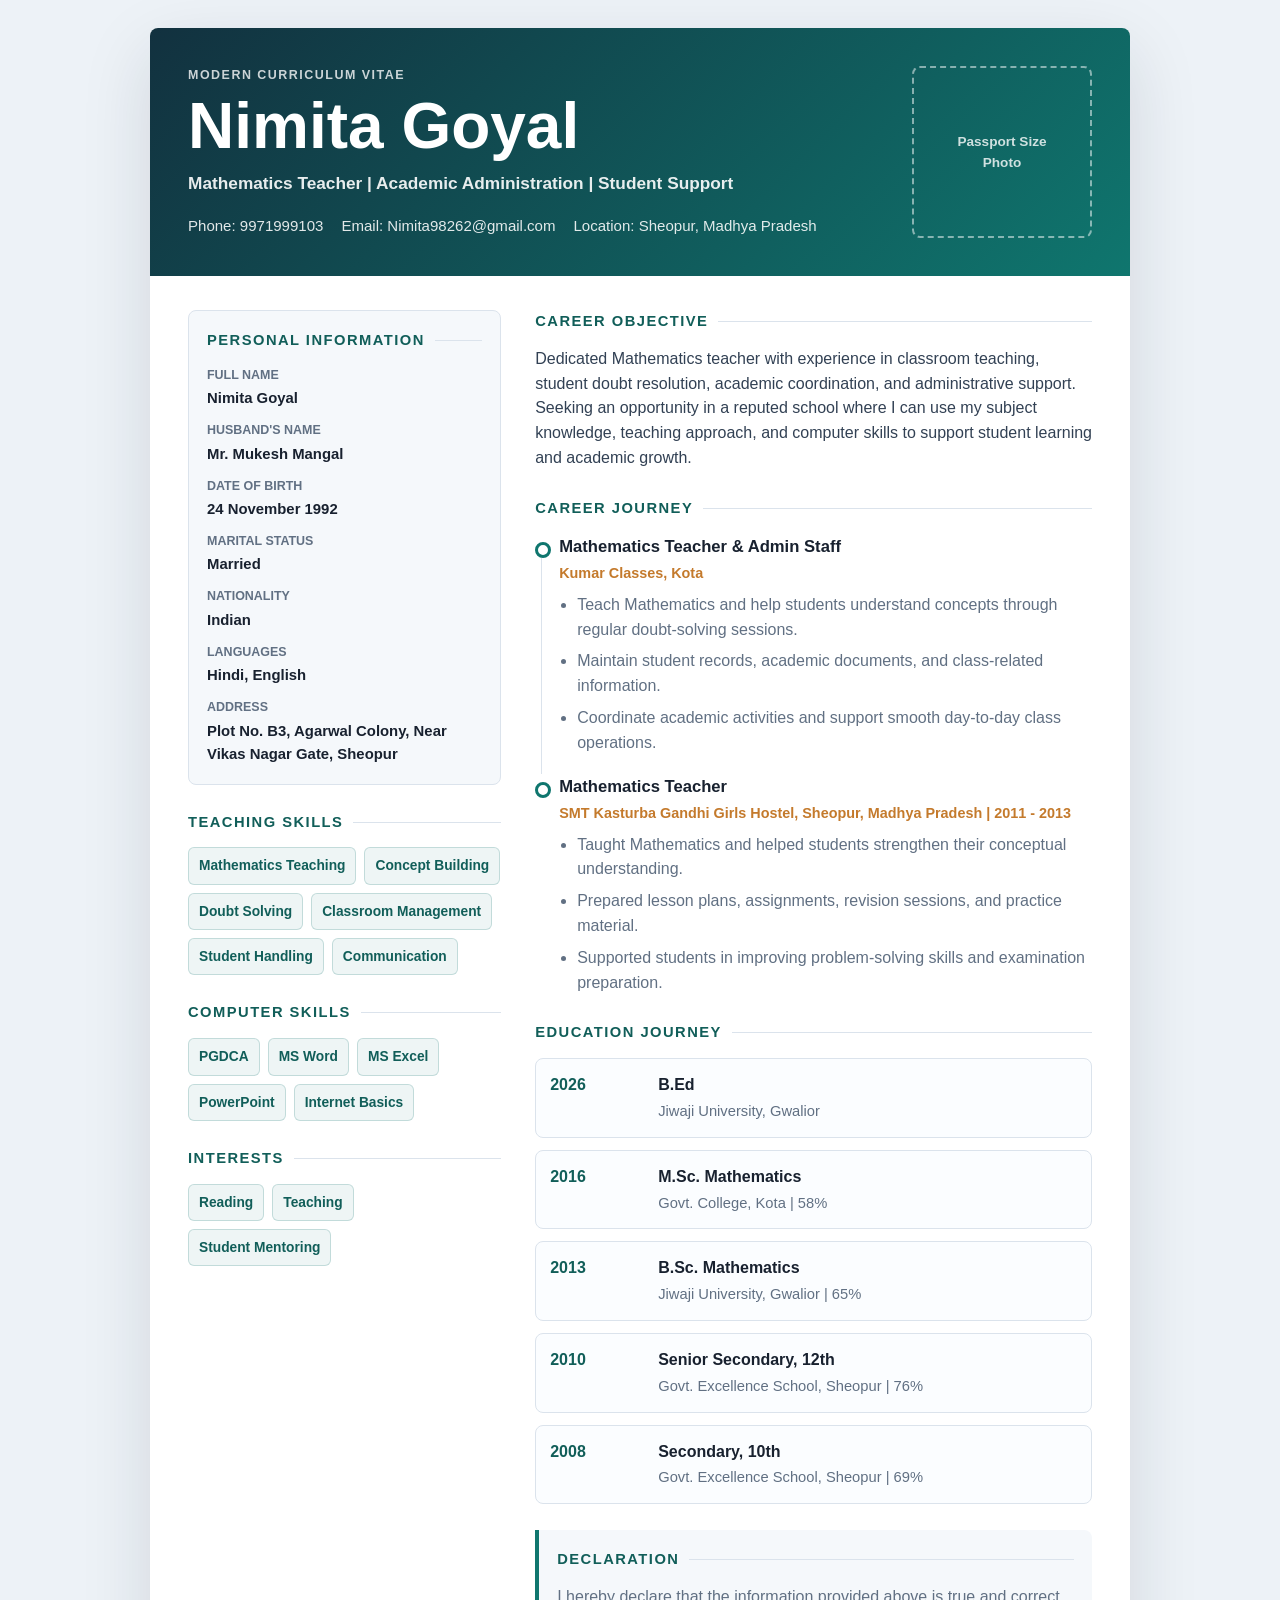
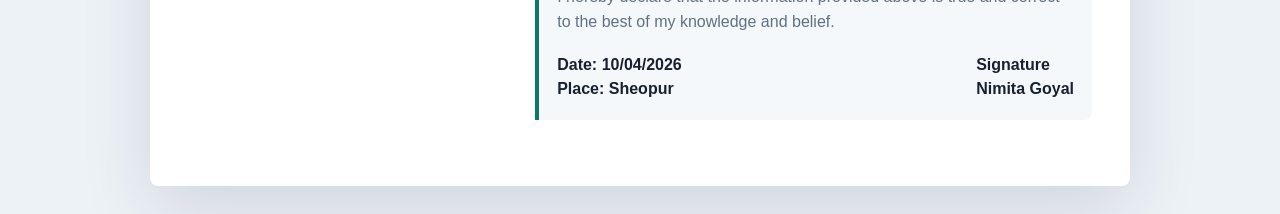
==== Nimita_CV.html @ 45dc5296 "Add modern Nimita CV" ====
<!DOCTYPE html>
<html lang="en">
<head>
  <meta charset="UTF-8">
  <meta name="viewport" content="width=device-width, initial-scale=1.0">
  <title>Nimita Goyal - Modern CV</title>
  <style>
    :root {
      --ink: #18212f;
      --muted: #617083;
      --line: #dbe3ec;
      --soft: #f5f8fb;
      --teal: #0f766e;
      --teal-dark: #115e59;
      --accent: #c47a2c;
      --white: #ffffff;
    }

    * {
      box-sizing: border-box;
      margin: 0;
      padding: 0;
    }

    body {
      min-height: 100vh;
      padding: 28px;
      background: #edf2f7;
      color: var(--ink);
      font-family: Arial, Helvetica, sans-serif;
      line-height: 1.55;
    }

    .cv-page {
      max-width: 980px;
      margin: 0 auto;
      overflow: hidden;
      border-radius: 8px;
      background: var(--white);
      box-shadow: 0 24px 70px rgba(24, 33, 47, 0.13);
    }

    .hero {
      display: grid;
      grid-template-columns: 1fr 180px;
      gap: 28px;
      align-items: center;
      padding: 38px;
      background: linear-gradient(135deg, #12313f 0%, #0f766e 100%);
      color: var(--white);
    }

    .eyebrow {
      margin-bottom: 8px;
      color: rgba(255, 255, 255, 0.78);
      font-size: 0.78rem;
      font-weight: 800;
      letter-spacing: 0.12em;
      text-transform: uppercase;
    }

    h1 {
      font-size: clamp(2.2rem, 5vw, 4rem);
      line-height: 1;
      letter-spacing: 0;
    }

    .role {
      margin-top: 12px;
      color: rgba(255, 255, 255, 0.9);
      font-size: 1.08rem;
      font-weight: 700;
    }

    .contact-list {
      display: flex;
      flex-wrap: wrap;
      gap: 10px 18px;
      margin-top: 18px;
      color: rgba(255, 255, 255, 0.88);
      font-size: 0.94rem;
    }

    .photo-box {
      display: grid;
      place-items: center;
      min-height: 172px;
      border: 2px dashed rgba(255, 255, 255, 0.5);
      border-radius: 8px;
      color: rgba(255, 255, 255, 0.8);
      font-size: 0.85rem;
      font-weight: 700;
      text-align: center;
    }

    .content {
      display: grid;
      grid-template-columns: minmax(250px, 0.72fr) minmax(0, 1.28fr);
      gap: 34px;
      padding: 34px 38px 40px;
    }

    section {
      margin-bottom: 26px;
    }

    h2 {
      display: flex;
      align-items: center;
      gap: 10px;
      margin-bottom: 14px;
      color: var(--teal-dark);
      font-size: 0.92rem;
      letter-spacing: 0.1em;
      text-transform: uppercase;
    }

    h2::after {
      content: "";
      flex: 1;
      height: 1px;
      background: var(--line);
    }

    p {
      color: var(--muted);
    }

    .summary {
      color: #324154;
      font-size: 1rem;
    }

    .side-card {
      padding: 18px;
      border: 1px solid var(--line);
      border-radius: 8px;
      background: var(--soft);
    }

    .detail-grid {
      display: grid;
      gap: 11px;
      font-size: 0.93rem;
    }

    .detail-grid span {
      display: block;
      color: var(--muted);
      font-size: 0.78rem;
      font-weight: 800;
      text-transform: uppercase;
    }

    .detail-grid strong {
      display: block;
      margin-top: 2px;
      color: var(--ink);
      font-weight: 700;
    }

    .chip-list {
      display: flex;
      flex-wrap: wrap;
      gap: 8px;
      list-style: none;
    }

    .chip-list li {
      padding: 7px 10px;
      border: 1px solid rgba(15, 118, 110, 0.2);
      border-radius: 6px;
      background: rgba(15, 118, 110, 0.07);
      color: var(--teal-dark);
      font-size: 0.86rem;
      font-weight: 700;
    }

    .timeline {
      display: grid;
      gap: 18px;
    }

    .timeline-item {
      position: relative;
      padding-left: 24px;
    }

    .timeline-item::before {
      content: "";
      position: absolute;
      top: 8px;
      left: 0;
      width: 10px;
      height: 10px;
      border: 3px solid var(--teal);
      border-radius: 50%;
      background: var(--white);
    }

    .timeline-item::after {
      content: "";
      position: absolute;
      top: 24px;
      bottom: -18px;
      left: 6px;
      width: 1px;
      background: var(--line);
    }

    .timeline-item:last-child::after {
      display: none;
    }

    .timeline-item h3 {
      color: var(--ink);
      font-size: 1.04rem;
    }

    .meta {
      margin: 3px 0 8px;
      color: var(--accent);
      font-size: 0.9rem;
      font-weight: 800;
    }

    ul.clean-list {
      display: grid;
      gap: 7px;
      padding-left: 18px;
      color: var(--muted);
    }

    .education-grid {
      display: grid;
      gap: 12px;
    }

    .education-item {
      display: grid;
      grid-template-columns: 96px 1fr;
      gap: 12px;
      padding: 14px;
      border: 1px solid var(--line);
      border-radius: 8px;
      background: #fbfdff;
    }

    .year {
      color: var(--teal-dark);
      font-weight: 900;
    }

    .education-item strong {
      color: var(--ink);
    }

    .education-item p {
      margin-top: 2px;
      font-size: 0.92rem;
    }

    .declaration {
      padding: 18px;
      border-left: 4px solid var(--teal);
      border-radius: 0 8px 8px 0;
      background: var(--soft);
    }

    .signature {
      display: flex;
      justify-content: space-between;
      gap: 16px;
      margin-top: 18px;
      color: var(--ink);
      font-weight: 700;
    }

    @media (max-width: 760px) {
      body {
        padding: 12px;
      }

      .hero,
      .content {
        grid-template-columns: 1fr;
        padding: 26px;
      }

      .photo-box {
        min-height: 120px;
      }

      .education-item {
        grid-template-columns: 1fr;
      }

      .signature {
        display: grid;
      }
    }

    @media print {
      body {
        padding: 0;
        background: var(--white);
      }

      .cv-page {
        box-shadow: none;
        border-radius: 0;
      }
    }
  </style>
</head>
<body>
  <main class="cv-page">
    <header class="hero">
      <div>
        <div class="eyebrow">Modern Curriculum Vitae</div>
        <h1>Nimita Goyal</h1>
        <p class="role">Mathematics Teacher | Academic Administration | Student Support</p>
        <div class="contact-list" aria-label="Contact information">
          <span>Phone: 9971999103</span>
          <span>Email: Nimita98262@gmail.com</span>
          <span>Location: Sheopur, Madhya Pradesh</span>
        </div>
      </div>
      <div class="photo-box">Passport Size<br>Photo</div>
    </header>

    <div class="content">
      <aside>
        <section class="side-card">
          <h2>Personal Information</h2>
          <div class="detail-grid">
            <div>
              <span>Full Name</span>
              <strong>Nimita Goyal</strong>
            </div>
            <div>
              <span>Husband's Name</span>
              <strong>Mr. Mukesh Mangal</strong>
            </div>
            <div>
              <span>Date of Birth</span>
              <strong>24 November 1992</strong>
            </div>
            <div>
              <span>Marital Status</span>
              <strong>Married</strong>
            </div>
            <div>
              <span>Nationality</span>
              <strong>Indian</strong>
            </div>
            <div>
              <span>Languages</span>
              <strong>Hindi, English</strong>
            </div>
            <div>
              <span>Address</span>
              <strong>Plot No. B3, Agarwal Colony, Near Vikas Nagar Gate, Sheopur</strong>
            </div>
          </div>
        </section>

        <section>
          <h2>Teaching Skills</h2>
          <ul class="chip-list">
            <li>Mathematics Teaching</li>
            <li>Concept Building</li>
            <li>Doubt Solving</li>
            <li>Classroom Management</li>
            <li>Student Handling</li>
            <li>Communication</li>
          </ul>
        </section>

        <section>
          <h2>Computer Skills</h2>
          <ul class="chip-list">
            <li>PGDCA</li>
            <li>MS Word</li>
            <li>MS Excel</li>
            <li>PowerPoint</li>
            <li>Internet Basics</li>
          </ul>
        </section>

        <section>
          <h2>Interests</h2>
          <ul class="chip-list">
            <li>Reading</li>
            <li>Teaching</li>
            <li>Student Mentoring</li>
          </ul>
        </section>
      </aside>

      <div>
        <section>
          <h2>Career Objective</h2>
          <p class="summary">
            Dedicated Mathematics teacher with experience in classroom teaching, student doubt
            resolution, academic coordination, and administrative support. Seeking an opportunity
            in a reputed school where I can use my subject knowledge, teaching approach, and
            computer skills to support student learning and academic growth.
          </p>
        </section>

        <section>
          <h2>Career Journey</h2>
          <div class="timeline">
            <div class="timeline-item">
              <h3>Mathematics Teacher & Admin Staff</h3>
              <div class="meta">Kumar Classes, Kota</div>
              <ul class="clean-list">
                <li>Teach Mathematics and help students understand concepts through regular doubt-solving sessions.</li>
                <li>Maintain student records, academic documents, and class-related information.</li>
                <li>Coordinate academic activities and support smooth day-to-day class operations.</li>
              </ul>
            </div>

            <div class="timeline-item">
              <h3>Mathematics Teacher</h3>
              <div class="meta">SMT Kasturba Gandhi Girls Hostel, Sheopur, Madhya Pradesh | 2011 - 2013</div>
              <ul class="clean-list">
                <li>Taught Mathematics and helped students strengthen their conceptual understanding.</li>
                <li>Prepared lesson plans, assignments, revision sessions, and practice material.</li>
                <li>Supported students in improving problem-solving skills and examination preparation.</li>
              </ul>
            </div>
          </div>
        </section>

        <section>
          <h2>Education Journey</h2>
          <div class="education-grid">
            <div class="education-item">
              <div class="year">2026</div>
              <div>
                <strong>B.Ed</strong>
                <p>Jiwaji University, Gwalior</p>
              </div>
            </div>
            <div class="education-item">
              <div class="year">2016</div>
              <div>
                <strong>M.Sc. Mathematics</strong>
                <p>Govt. College, Kota | 58%</p>
              </div>
            </div>
            <div class="education-item">
              <div class="year">2013</div>
              <div>
                <strong>B.Sc. Mathematics</strong>
                <p>Jiwaji University, Gwalior | 65%</p>
              </div>
            </div>
            <div class="education-item">
              <div class="year">2010</div>
              <div>
                <strong>Senior Secondary, 12th</strong>
                <p>Govt. Excellence School, Sheopur | 76%</p>
              </div>
            </div>
            <div class="education-item">
              <div class="year">2008</div>
              <div>
                <strong>Secondary, 10th</strong>
                <p>Govt. Excellence School, Sheopur | 69%</p>
              </div>
            </div>
          </div>
        </section>

        <section class="declaration">
          <h2>Declaration</h2>
          <p>
            I hereby declare that the information provided above is true and correct
            to the best of my knowledge and belief.
          </p>
          <div class="signature">
            <span>Date: 10/04/2026<br>Place: Sheopur</span>
            <span>Signature<br>Nimita Goyal</span>
          </div>
        </section>
      </div>
    </div>
  </main>
</body>
</html>
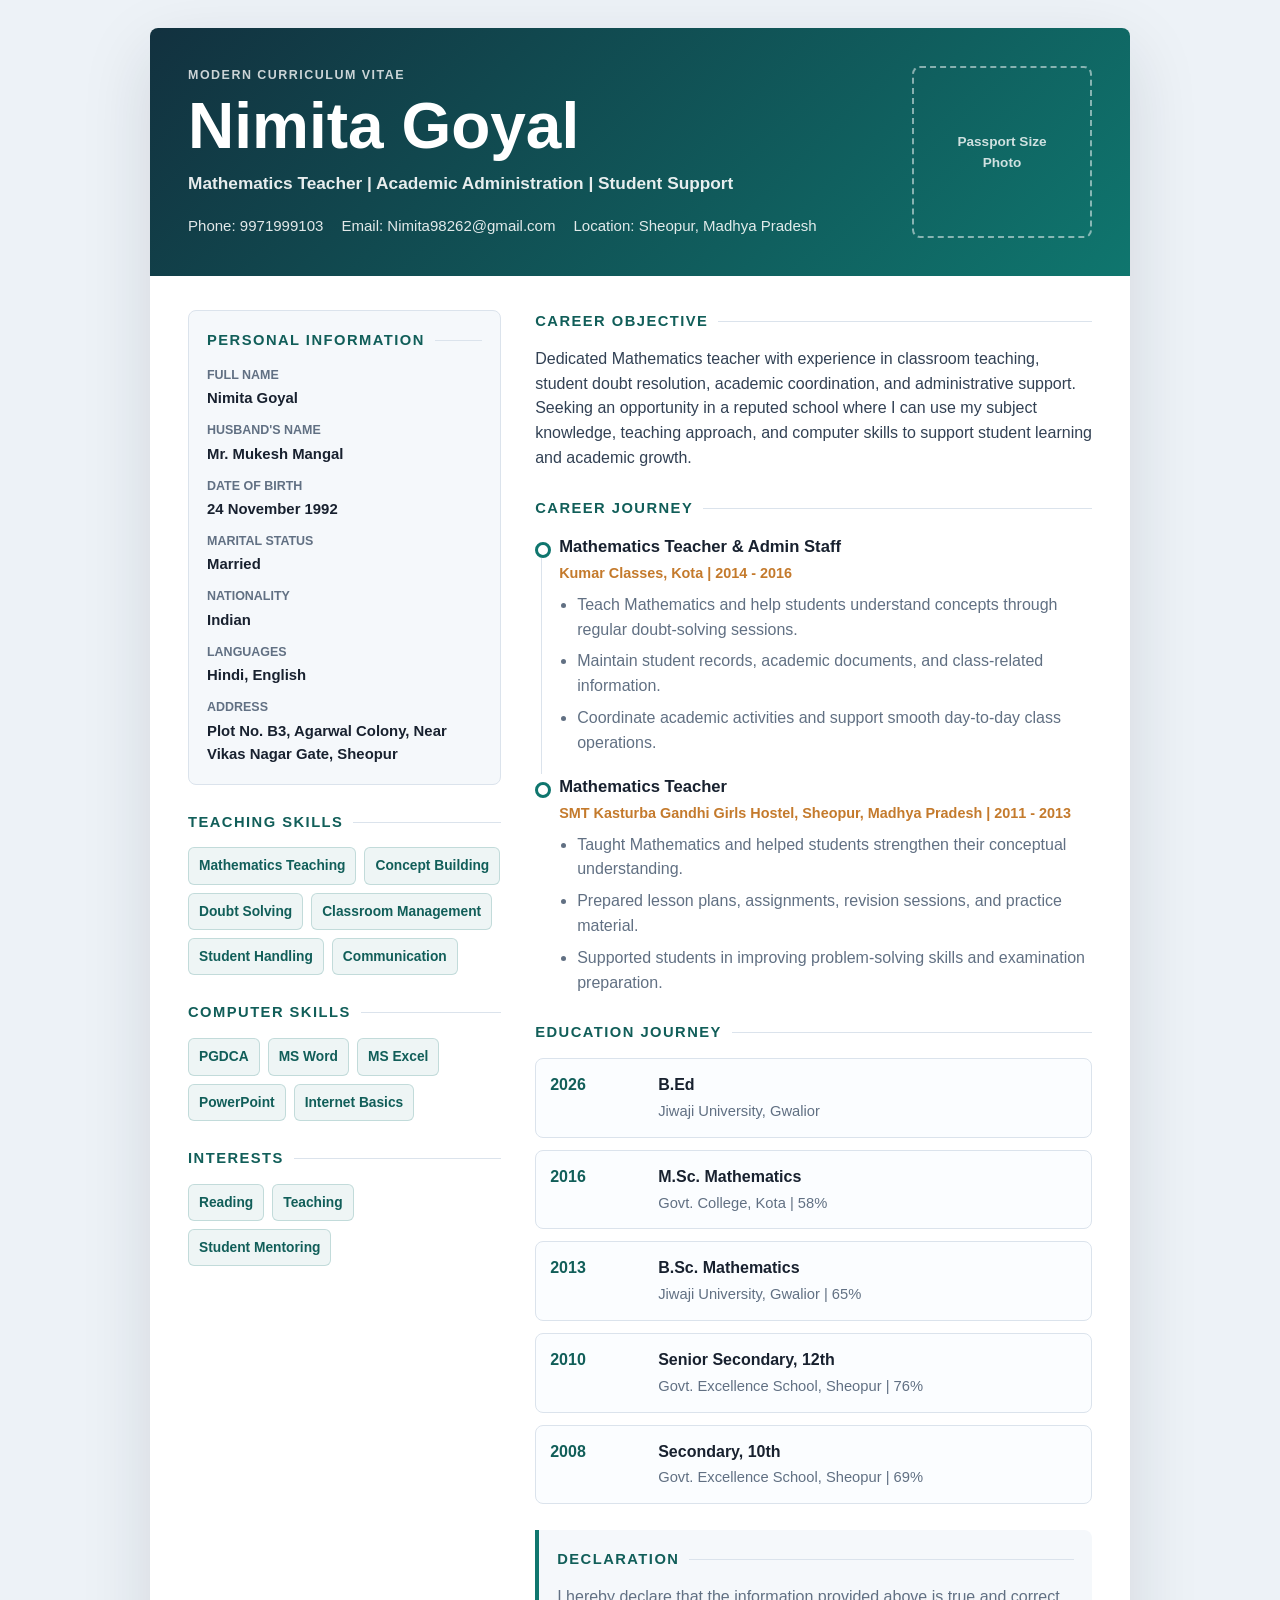
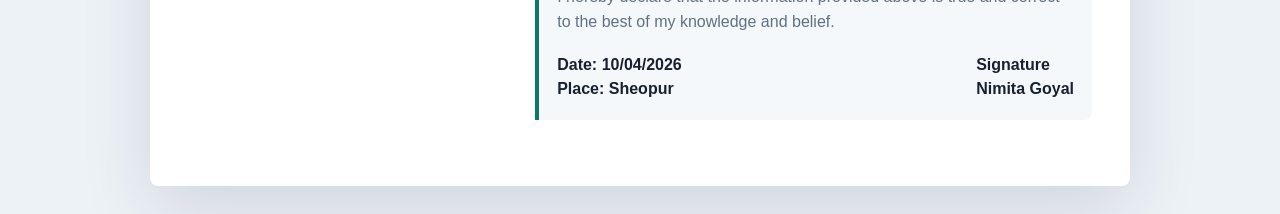
==== commit add770b1: "Update Kumar Classes duration" ====
--- a/Nimita_CV.html
+++ b/Nimita_CV.html
@@ -414,7 +414,7 @@
           <div class="timeline">
             <div class="timeline-item">
               <h3>Mathematics Teacher & Admin Staff</h3>
-              <div class="meta">Kumar Classes, Kota</div>
+              <div class="meta">Kumar Classes, Kota | 2014 - 2016</div>
               <ul class="clean-list">
                 <li>Teach Mathematics and help students understand concepts through regular doubt-solving sessions.</li>
                 <li>Maintain student records, academic documents, and class-related information.</li>
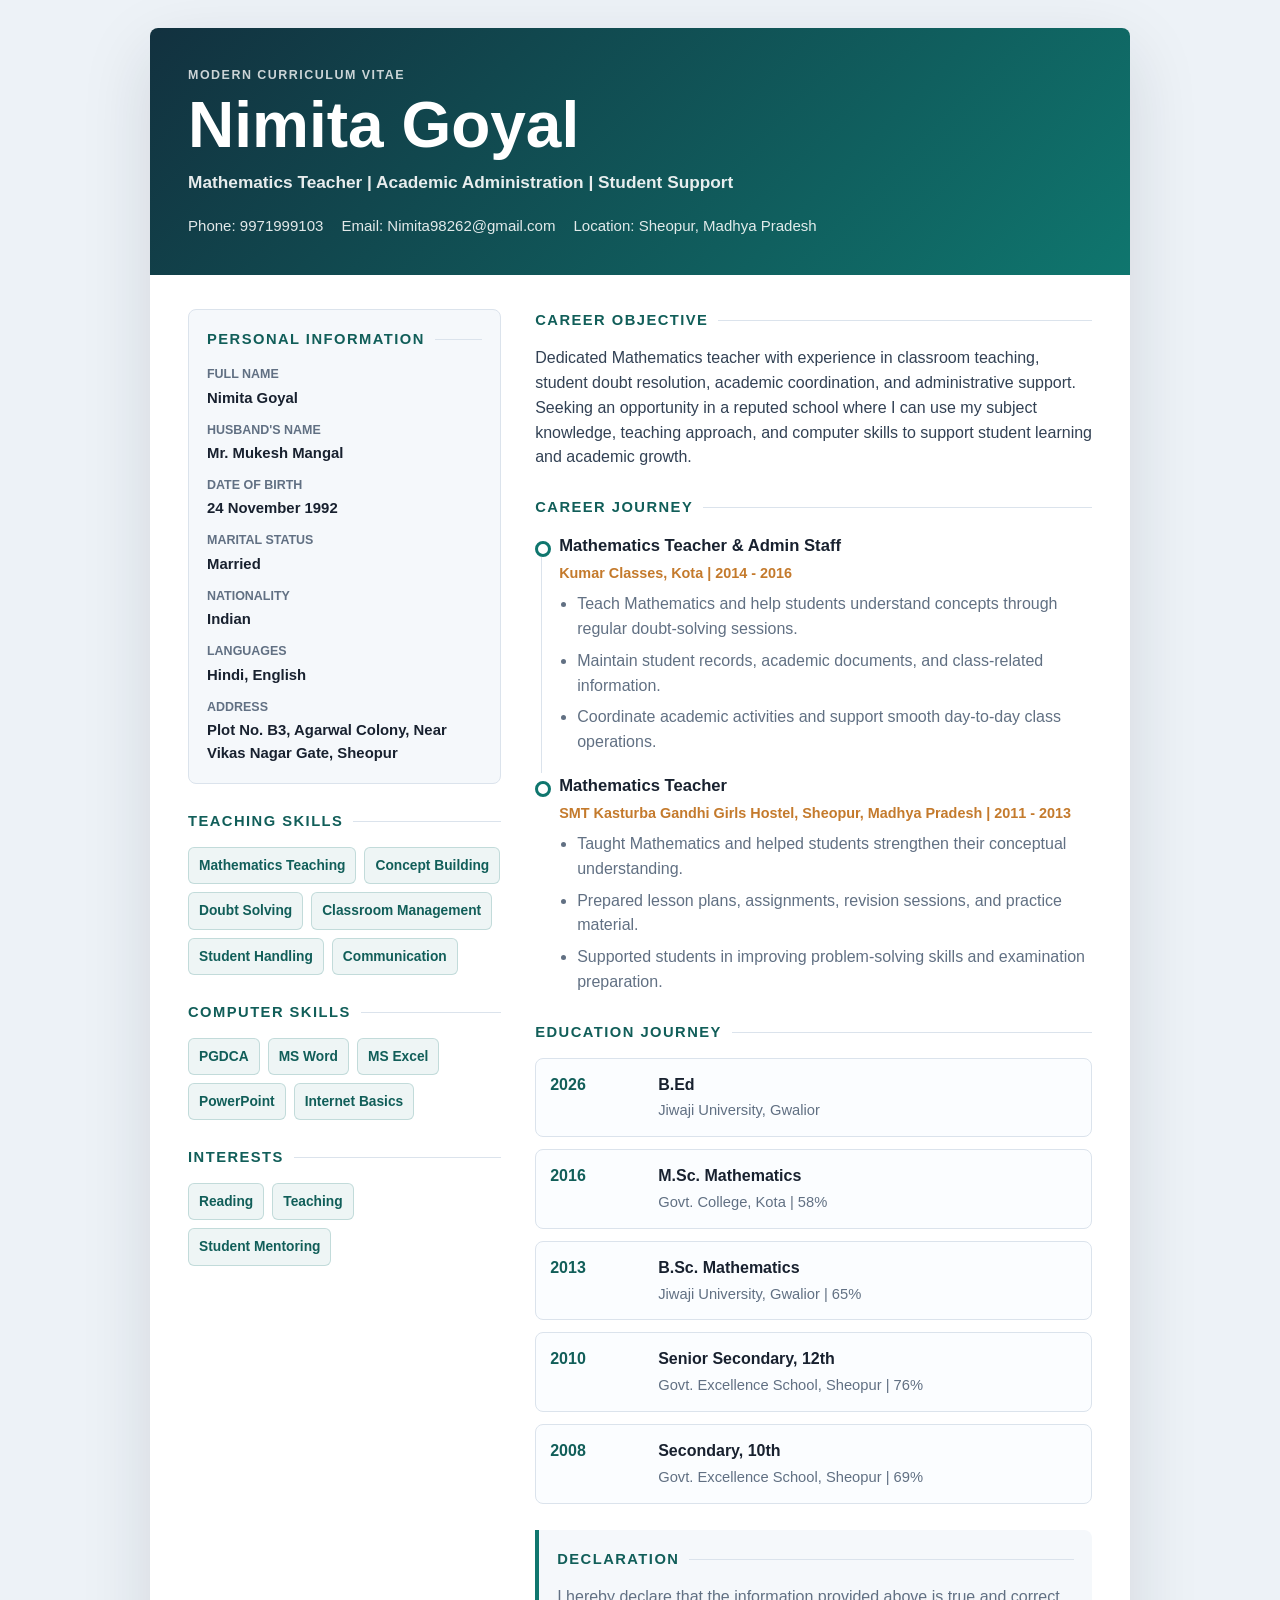
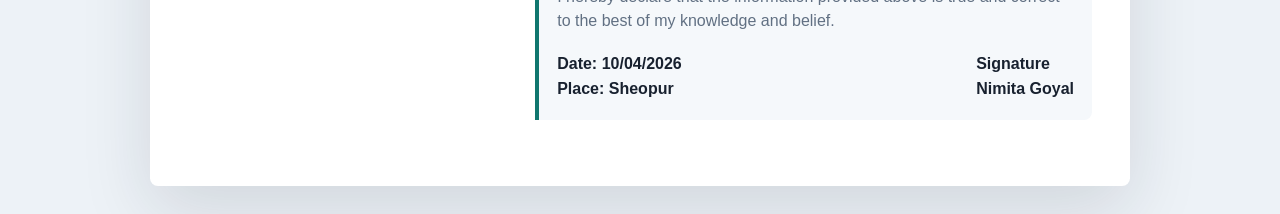
==== commit 30a2f1ce: "Remove Nimita CV photo frame" ====
--- a/Nimita_CV.html
+++ b/Nimita_CV.html
@@ -41,10 +41,6 @@
     }
 
     .hero {
-      display: grid;
-      grid-template-columns: 1fr 180px;
-      gap: 28px;
-      align-items: center;
       padding: 38px;
       background: linear-gradient(135deg, #12313f 0%, #0f766e 100%);
       color: var(--white);
@@ -79,18 +75,6 @@
       margin-top: 18px;
       color: rgba(255, 255, 255, 0.88);
       font-size: 0.94rem;
-    }
-
-    .photo-box {
-      display: grid;
-      place-items: center;
-      min-height: 172px;
-      border: 2px dashed rgba(255, 255, 255, 0.5);
-      border-radius: 8px;
-      color: rgba(255, 255, 255, 0.8);
-      font-size: 0.85rem;
-      font-weight: 700;
-      text-align: center;
     }
 
     .content {
@@ -285,10 +269,6 @@
       .content {
         grid-template-columns: 1fr;
         padding: 26px;
-      }
-
-      .photo-box {
-        min-height: 120px;
       }
 
       .education-item {
@@ -326,7 +306,6 @@
           <span>Location: Sheopur, Madhya Pradesh</span>
         </div>
       </div>
-      <div class="photo-box">Passport Size<br>Photo</div>
     </header>
 
     <div class="content">
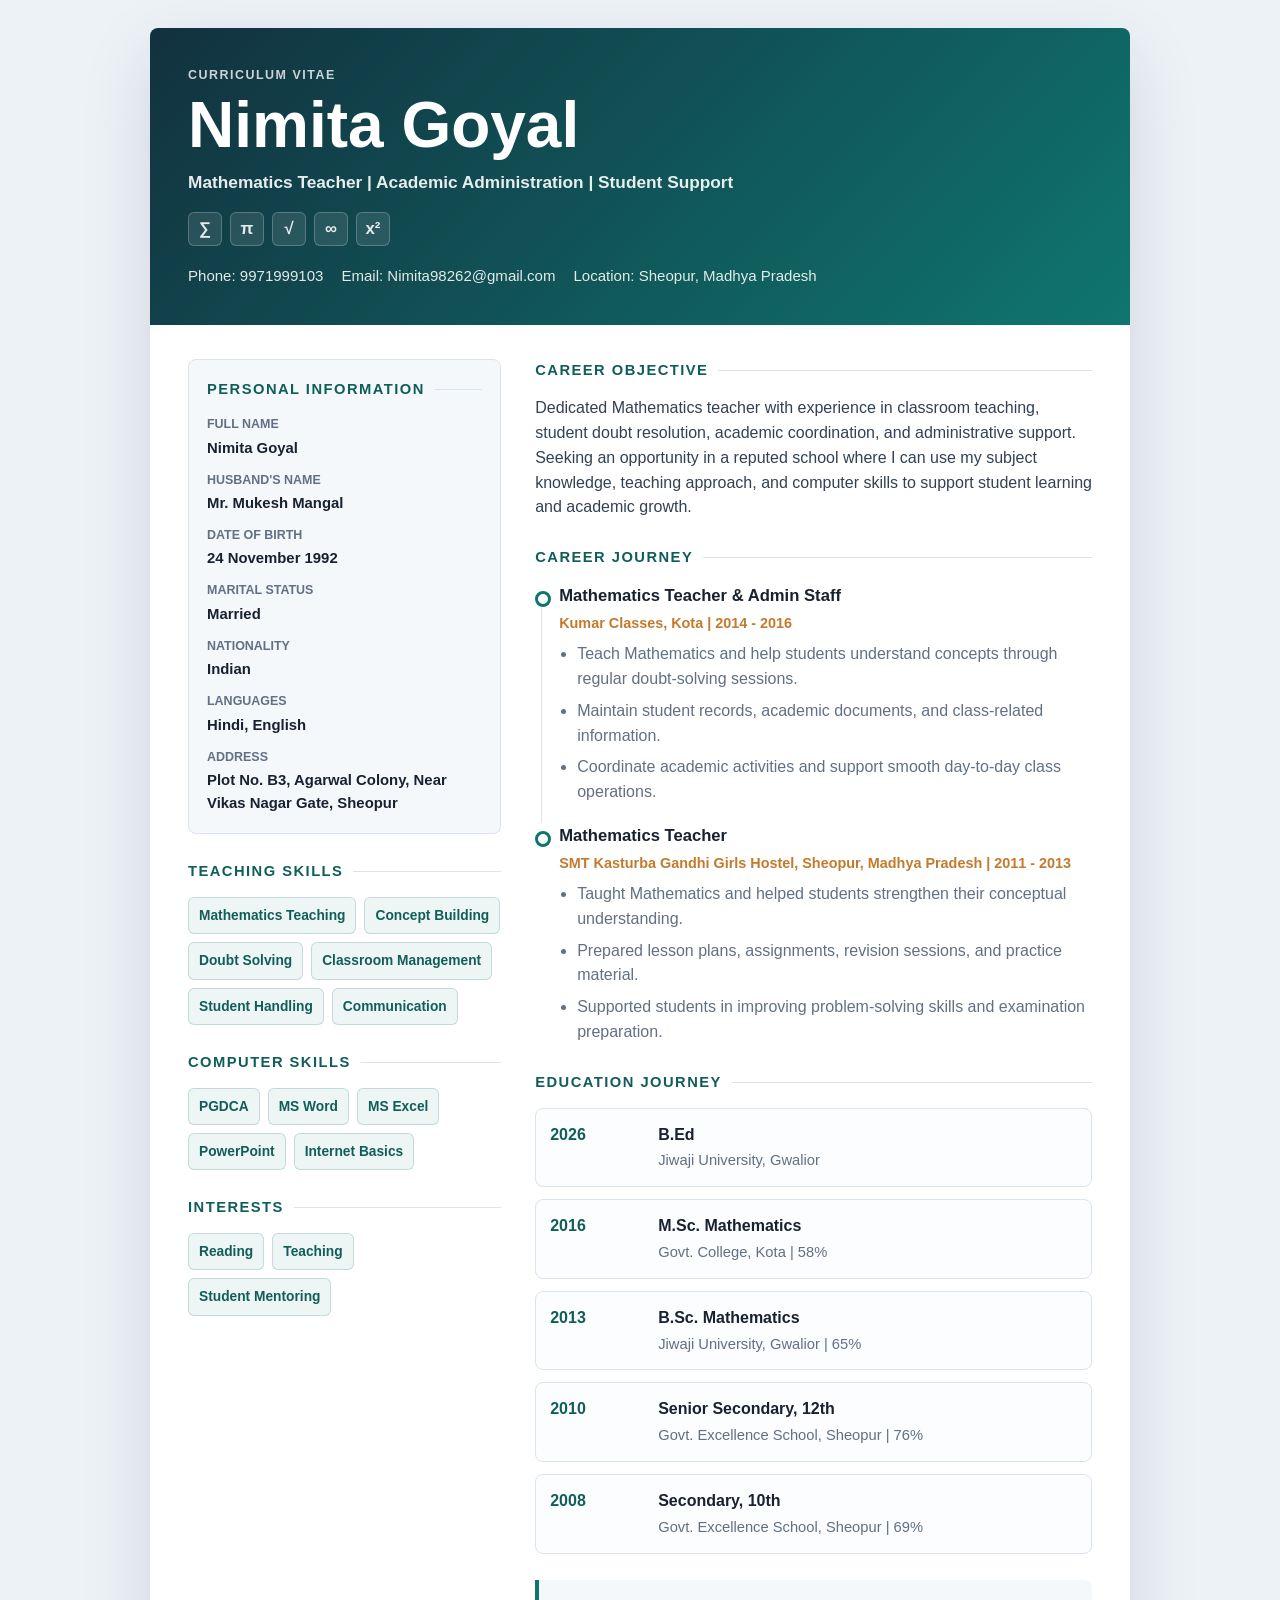
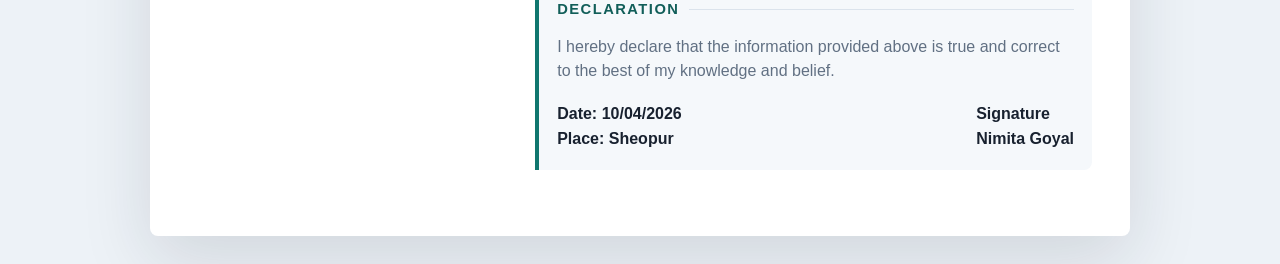
==== commit bb152622: "Add maths themed CV header" ====
--- a/Nimita_CV.html
+++ b/Nimita_CV.html
@@ -68,6 +68,26 @@
       font-weight: 700;
     }
 
+    .math-symbols {
+      display: flex;
+      flex-wrap: wrap;
+      gap: 8px;
+      margin-top: 16px;
+      color: rgba(255, 255, 255, 0.88);
+      font-size: 1.05rem;
+      font-weight: 800;
+    }
+
+    .math-symbols span {
+      display: inline-grid;
+      min-width: 34px;
+      min-height: 34px;
+      place-items: center;
+      border: 1px solid rgba(255, 255, 255, 0.22);
+      border-radius: 6px;
+      background: rgba(255, 255, 255, 0.1);
+    }
+
     .contact-list {
       display: flex;
       flex-wrap: wrap;
@@ -297,9 +317,16 @@
   <main class="cv-page">
     <header class="hero">
       <div>
-        <div class="eyebrow">Modern Curriculum Vitae</div>
+        <div class="eyebrow">Curriculum Vitae</div>
         <h1>Nimita Goyal</h1>
         <p class="role">Mathematics Teacher | Academic Administration | Student Support</p>
+        <div class="math-symbols" aria-label="Mathematics symbols">
+          <span>&sum;</span>
+          <span>&pi;</span>
+          <span>&radic;</span>
+          <span>&infin;</span>
+          <span>x&sup2;</span>
+        </div>
         <div class="contact-list" aria-label="Contact information">
           <span>Phone: 9971999103</span>
           <span>Email: Nimita98262@gmail.com</span>
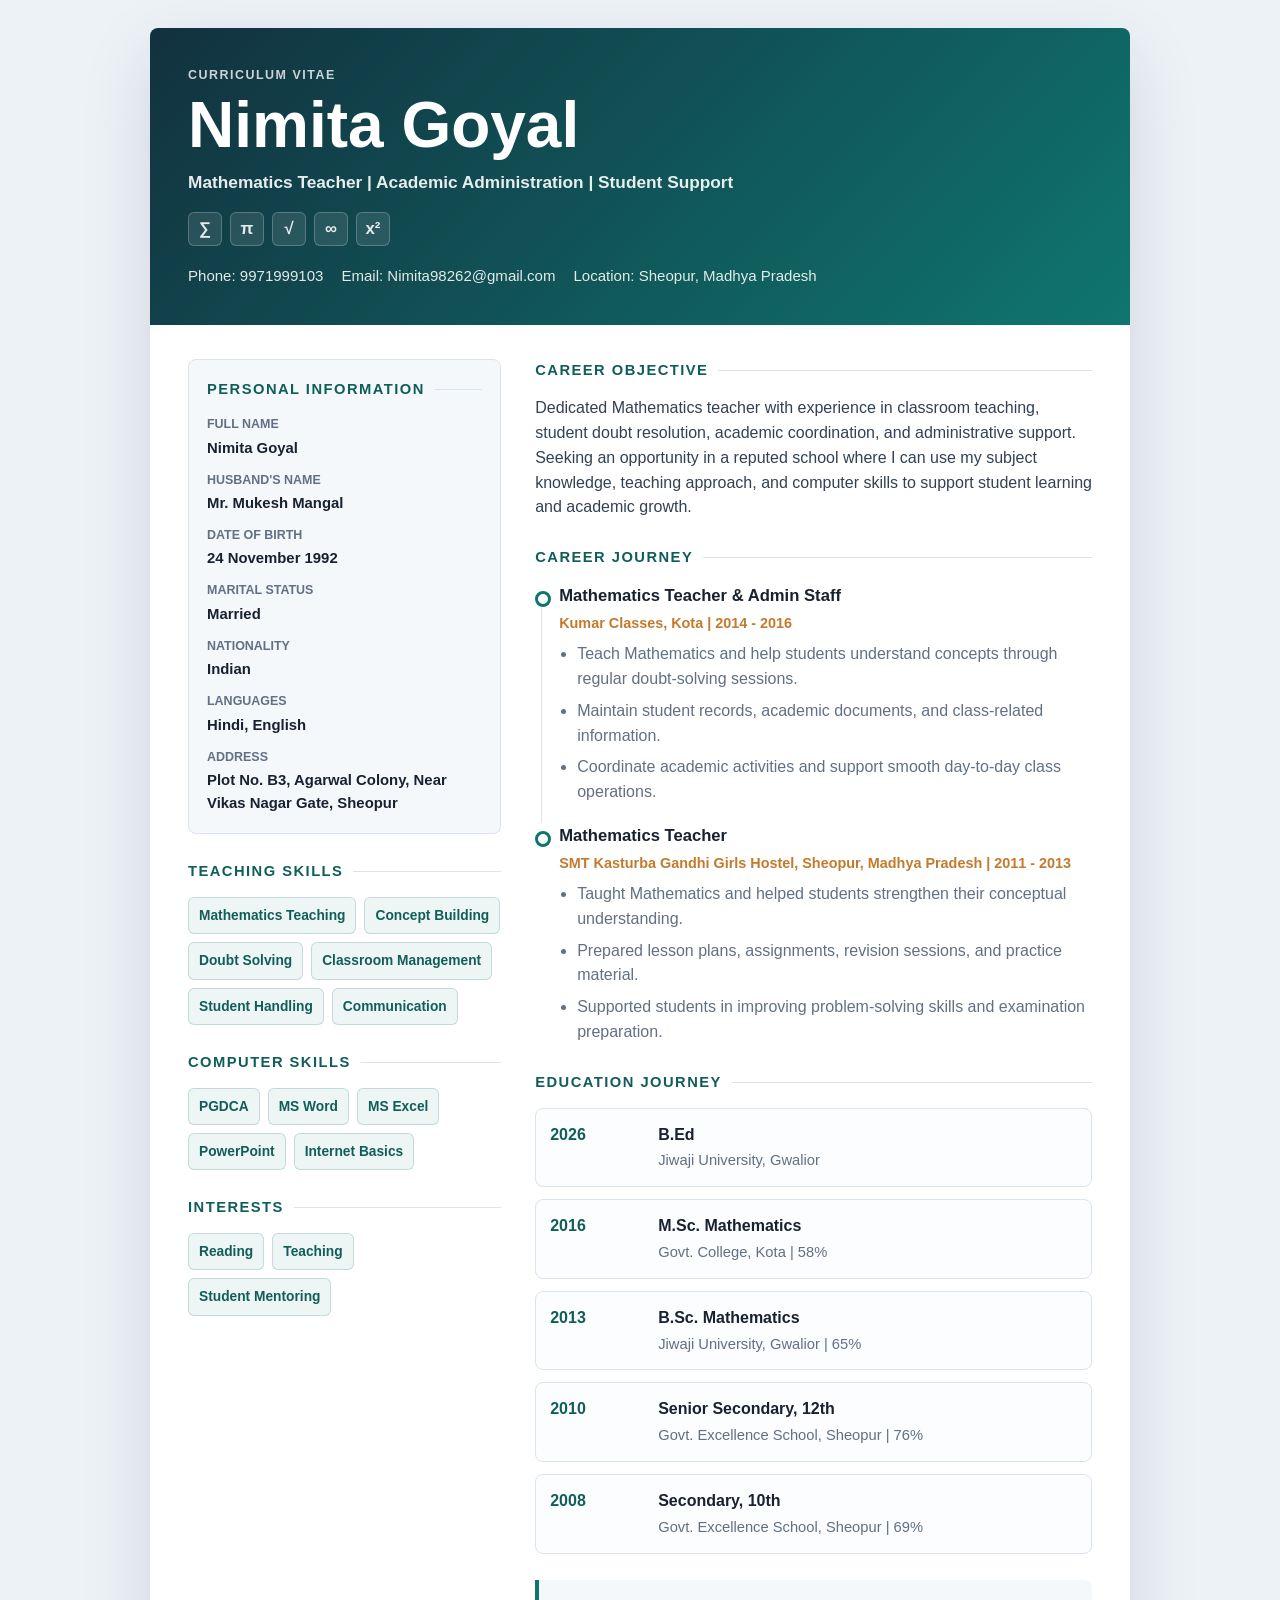
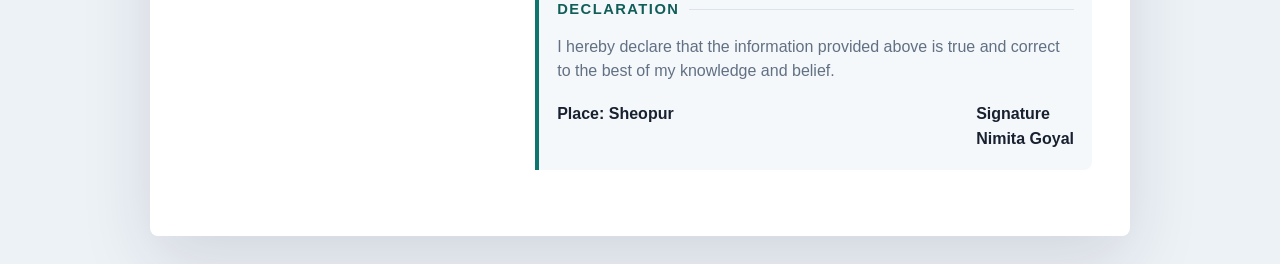
==== commit 72695b6d: "Remove Nimita CV declaration date" ====
--- a/Nimita_CV.html
+++ b/Nimita_CV.html
@@ -488,7 +488,7 @@
             to the best of my knowledge and belief.
           </p>
           <div class="signature">
-            <span>Date: 10/04/2026<br>Place: Sheopur</span>
+            <span>Place: Sheopur</span>
             <span>Signature<br>Nimita Goyal</span>
           </div>
         </section>
